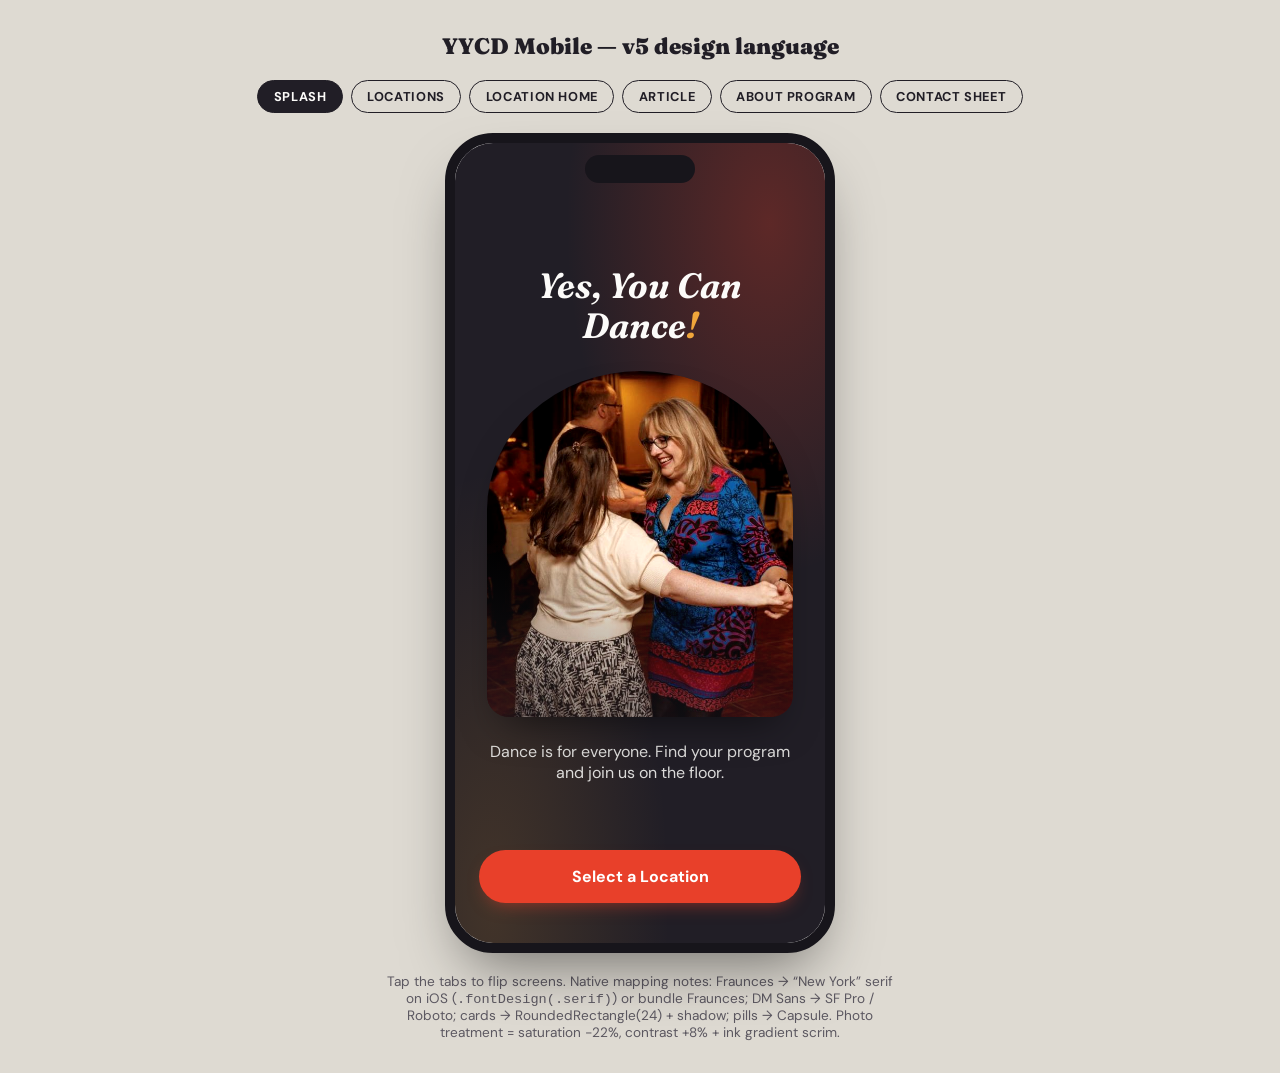
==== ds location manager 2/docs/mockups/yycd-mobile-ui-mock-v2.html @ 139eaf57 "updates to site theme, mobile app doc" ====
<!DOCTYPE html>
<html lang="en">
<head>
<meta charset="UTF-8">
<meta name="viewport" content="width=device-width, initial-scale=1.0">
<title>YYCD Mobile — UI mock (v5 design language)</title>
<link href="https://fonts.googleapis.com/css2?family=Fraunces:ital,opsz,wght@0,9..144,100..900;1,9..144,100..900&family=DM+Sans:ital,opsz,wght@0,9..40,400..700;1,9..40,400&display=swap" rel="stylesheet">
<style>
:root {
  --ink:#211E26; --ink-soft:#5C5861; --paper:#FCFBF9; --bone:#F1EFE9; --line:#E3E0D8;
  --accent:#E8402A; --accent-ink:#C33420; --gold:#F0A63B;
  --fd:'Fraunces', Georgia, serif; --fb:'DM Sans', sans-serif;
  --r:22px; --shadow:0 2px 4px rgba(33,30,38,.06), 0 14px 30px -14px rgba(33,30,38,.3);
}
* { margin:0; padding:0; box-sizing:border-box; }
body { font-family:var(--fb); background:#DEDAD2; color:var(--ink);
  min-height:100vh; display:flex; flex-direction:column; align-items:center; gap:1.25rem; padding:2rem 1rem; }
h1.page { font-family:var(--fd); font-weight:900; font-size:1.4rem; }
.note { font-size:.85rem; color:var(--ink-soft); max-width:520px; text-align:center; }

/* screen switcher */
.tabs { display:flex; gap:.5rem; flex-wrap:wrap; justify-content:center; }
.tabs button { font:700 .8rem var(--fb); letter-spacing:.05em; text-transform:uppercase;
  padding:.55em 1.2em; border-radius:999px; border:1px solid var(--ink); background:transparent; color:var(--ink); cursor:pointer; }
.tabs button.on { background:var(--ink); color:var(--paper); }

/* phone frame */
.phone { width:390px; height:820px; background:var(--paper); border-radius:48px;
  border:10px solid #17151B; box-shadow:0 30px 60px -20px rgba(0,0,0,.5); overflow:hidden; position:relative; }
.phone::before { content:""; position:absolute; top:12px; left:50%; transform:translateX(-50%);
  width:110px; height:28px; background:#17151B; border-radius:999px; z-index:60; }
.screen { position:absolute; inset:0; display:none; flex-direction:column; overflow-y:auto; }
.screen.on { display:flex; }

/* shared bits */
.statuspad { height:56px; flex-shrink:0; }
.appbar { display:flex; align-items:center; justify-content:space-between; padding:.5rem 1.25rem 0.75rem; }
.appbar .back { font-size:1.3rem; color:var(--ink); text-decoration:none; }
.appbar .title { font-family:var(--fd); font-weight:900; font-size:1.15rem; }
.appbar .action { width:38px; height:38px; border-radius:50%; background:var(--bone);
  display:grid; place-items:center; font-size:1rem; }
.eyebrow { font-size:.7rem; font-weight:700; letter-spacing:.16em; text-transform:uppercase; color:var(--accent); }
.pillbtn { display:block; text-align:center; font:700 1rem var(--fb); color:#fff; background:var(--accent);
  padding:1em; border-radius:999px; text-decoration:none; box-shadow:0 8px 18px -8px rgba(232,64,42,.6); }
.ph { position:relative; overflow:hidden; background:var(--ink); }
.ph img { width:100%; height:100%; object-fit:cover; filter:saturate(.78) contrast(1.08) brightness(1.05); display:block; }
.ph::after { content:""; position:absolute; inset:0; background:linear-gradient(190deg,transparent 55%,rgba(33,30,38,.55)); pointer-events:none; }
.badge { position:absolute; top:.75rem; left:.75rem; z-index:2; background:var(--paper); color:var(--ink);
  font-size:.62rem; font-weight:700; letter-spacing:.1em; text-transform:uppercase; padding:.35em .9em; border-radius:999px; }

/* ============ 1. SPLASH ============ */
.s-splash { background:
  radial-gradient(100% 80% at 85% 10%, rgba(232,64,42,.3), transparent 55%),
  radial-gradient(80% 90% at 10% 95%, rgba(240,166,59,.16), transparent 60%),
  var(--ink); color:var(--paper); }
.s-splash .inner { flex:1; display:flex; flex-direction:column; justify-content:center; gap:1.5rem; padding:2rem; }
.s-splash .script { font-family:var(--fd); font-style:italic; font-weight:650; font-size:2.2rem; line-height:1.15; text-align:center; }
.s-splash .script .bang { color:var(--gold); }
.s-splash .arch { aspect-ratio:3/3.4; border-radius:50% 50% var(--r) var(--r) / 40% 40% var(--r) var(--r);
  box-shadow:0 20px 40px -18px rgba(0,0,0,.6); }
.s-splash .tag { text-align:center; color:rgba(252,251,249,.85); font-size:1rem; max-width:30ch; margin-inline:auto; }
.s-splash .cta { margin:0 1.5rem 2.5rem; }

/* ============ 2. LOCATIONS ============ */
.s-loc .hd { padding:0 1.25rem 1rem; }
.s-loc h2 { font-family:var(--fd); font-weight:900; font-size:2rem; letter-spacing:-.02em; }
.s-loc .sub { color:var(--ink-soft); font-size:.9rem; margin-top:.25rem; }
.loc-search { margin:0 1.25rem 1rem; background:#fff; border:1px solid var(--line); border-radius:999px;
  padding:.7em 1.2em; color:var(--ink-soft); font-size:.9rem; }
.loc-list { display:flex; flex-direction:column; padding:0 1.25rem 2rem; background:#fff; margin:0 1.25rem 2rem;
  border-radius:var(--r); box-shadow:var(--shadow); padding:0.4rem 0; }
.loc-row { display:flex; align-items:center; gap:.9rem; padding:.85rem 1.1rem; text-decoration:none; color:var(--ink);
  border-bottom:1px solid var(--line); }
.loc-list .loc-row:last-child { border-bottom:none; }
.loc-row .thumb { width:44px; height:44px; border-radius:12px; background:var(--bone); border:1px solid var(--line);
  display:grid; place-items:center; overflow:hidden; flex-shrink:0; }
.loc-row .thumb img { width:100%; height:100%; object-fit:cover; }
.loc-row .txt { flex:1; min-width:0; }
.loc-row .name { font-family:var(--fd); font-weight:700; font-size:1.05rem; line-height:1.15; }
.loc-row .st { font-size:.72rem; font-weight:700; letter-spacing:.1em; text-transform:uppercase; color:var(--ink-soft); }
.loc-row .chev { color:var(--accent); font-weight:700; font-size:1.1rem; }

/* ============ 3. LOCATION HOME ============ */
.quick-row { display:grid; grid-template-columns:repeat(4,1fr); gap:.6rem; padding:0 1.25rem 1.25rem; }
.quick { display:flex; flex-direction:column; align-items:center; gap:.35rem; text-decoration:none; color:var(--ink); }
.quick .ico { width:52px; height:52px; border-radius:50%; background:var(--bone); display:grid; place-items:center;
  font-size:1.25rem; border:1px solid var(--line); }
.quick.hot .ico { background:var(--accent); color:#fff; border-color:var(--accent); }
.quick span { font-size:.68rem; font-weight:700; letter-spacing:.04em; }
.sec-label { padding:0 1.25rem .75rem; display:flex; align-items:baseline; justify-content:space-between; }
.sec-label h3 { font-family:var(--fd); font-weight:900; font-size:1.35rem; }
.sec-label a { font-size:.75rem; font-weight:700; color:var(--accent); text-decoration:none; }
.news-list { display:flex; flex-direction:column; gap:1rem; padding:0 1.25rem 2rem; }
.news-card { background:#fff; border-radius:var(--r); overflow:hidden; box-shadow:var(--shadow); text-decoration:none; color:inherit; }
.news-card .ph { aspect-ratio:16/8; }
.news-card .bd { padding:.9rem 1.1rem 1rem; }
.news-card .bd h4 { font-family:var(--fd); font-weight:700; font-size:1.1rem; line-height:1.2; }
.news-card .bd time { font-size:.75rem; color:var(--ink-soft); font-feature-settings:"onum"; }
.news-card.sticky-post { outline:2px solid var(--gold); outline-offset:-2px; }
.news-card.sticky-post .bd::before { content:"★ Pinned"; display:block; font-size:.65rem; font-weight:700;
  letter-spacing:.1em; text-transform:uppercase; color:var(--gold); margin-bottom:.2rem; }

.about-card { display:block; margin:0 1.25rem 1.5rem; padding:1rem 1.1rem; background:var(--bone);
  border-radius:var(--r); text-decoration:none; color:var(--ink); }
.about-card p { font-size:.85rem; color:var(--ink-soft); margin:.3rem 0 .4rem; line-height:1.5; }
.about-card b { font-size:.8rem; color:var(--accent); }

/* ============ 4. ARTICLE ============ */
.s-article .hero { aspect-ratio:16/10; }
.s-article .bd { padding:1.25rem 1.25rem 2.5rem; }
.s-article .bd .eyebrow { margin-bottom:.4rem; display:block; }
.s-article h2 { font-family:var(--fd); font-weight:900; font-size:1.7rem; line-height:1.1; letter-spacing:-.015em; margin-bottom:.35rem; }
.s-article time { font-size:.8rem; color:var(--ink-soft); font-feature-settings:"onum"; }
.s-article .content { margin-top:1rem; line-height:1.65; color:var(--ink); font-size:.95rem; }
.s-article .content p { margin-bottom:.9em; }

/* ============ 5. CONTACT SHEET ============ */
.s-contact { background:rgba(33,30,38,.45); justify-content:flex-end; }
.sheet { background:var(--paper); border-radius:28px 28px 0 0; padding:1rem 1.25rem 2.25rem;
  box-shadow:0 -12px 40px rgba(0,0,0,.3); }
.sheet .grab { width:44px; height:5px; border-radius:999px; background:var(--line); margin:0 auto 1rem; }
.sheet h3 { font-family:var(--fd); font-weight:900; font-size:1.4rem; }
.sheet h3 em { font-style:italic; font-weight:600; color:var(--accent); }
.sheet .sub { color:var(--ink-soft); font-size:.85rem; margin:.25rem 0 1.25rem; }
.action-grid { display:grid; grid-template-columns:1fr 1fr; gap:.75rem; }
.action { display:flex; align-items:center; gap:.7rem; background:#fff; border:1px solid var(--line);
  border-radius:16px; padding:.85rem 1rem; text-decoration:none; color:var(--ink); box-shadow:var(--shadow); }
.action .ico { width:38px; height:38px; border-radius:50%; background:var(--bone); display:grid; place-items:center; flex-shrink:0; }
.action.hot { background:var(--accent); border-color:var(--accent); color:#fff; }
.action.hot .ico { background:rgba(255,255,255,.18); }
.action b { display:block; font-size:.85rem; }
.action span { font-size:.7rem; opacity:.75; }
.sheet .addr { margin-top:1.25rem; padding-top:1rem; border-top:1px solid var(--line); }
.sheet .addr .eyebrow { display:block; margin-bottom:.3rem; }
.sheet .addr p { font-size:.9rem; color:var(--ink-soft); font-style:normal; }
</style>
</head>
<body>

<h1 class="page">YYCD Mobile — v5 design language</h1>
<div class="tabs">
  <button class="on" data-s="splash">Splash</button>
  <button data-s="loc">Locations</button>
  <button data-s="home">Location Home</button>
  <button data-s="article">Article</button>
  <button data-s="about">About Program</button>
  <button data-s="contact">Contact Sheet</button>
</div>

<div class="phone">

  <!-- SPLASH -->
  <div class="screen s-splash on" id="splash">
    <div class="statuspad"></div>
    <div class="inner">
      <div class="script">Yes, You Can Dance<span class="bang">!</span></div>
      <div class="arch ph"><img src="[data-uri]" alt=""></div>
      <p class="tag">Dance is for everyone. Find your program and join us on the floor.</p>
    </div>
    <a class="pillbtn cta" href="#">Select a Location</a>
  </div>

  <!-- LOCATIONS -->
  <div class="screen s-loc" id="loc">
    <div class="statuspad"></div>
    <div class="hd">
      <span class="eyebrow">Find a program</span>
      <h2>Choose your location</h2>
      <p class="sub">We're proud to serve communities across the country.</p>
    </div>
    <div class="loc-search">🔍 Search locations…</div>
    <div class="loc-list">
      <a class="loc-row" href="#"><span class="thumb"><img src="[data-uri]" alt=""></span><span class="txt"><span class="st">Florida</span><div class="name">Jupiter, FL</div></span><span class="chev">›</span></a>
      <a class="loc-row" href="#"><span class="thumb"><img src="[data-uri]" alt=""></span><span class="txt"><span class="st">Ohio</span><div class="name">La Danse Cleveland</div></span><span class="chev">›</span></a>
      <a class="loc-row" href="#"><span class="thumb"><img src="[data-uri]" alt=""></span><span class="txt"><span class="st">Georgia</span><div class="name">Atlanta Dance Co</div></span><span class="chev">›</span></a>
      <a class="loc-row" href="#"><span class="thumb">💃</span><span class="txt"><span class="st">Pennsylvania</span><div class="name">Pittsburgh</div></span><span class="chev">›</span></a>
      <a class="loc-row" href="#"><span class="thumb">💃</span><span class="txt"><span class="st">Texas</span><div class="name">Austin Ballroom</div></span><span class="chev">›</span></a>
      <a class="loc-row" href="#"><span class="thumb">💃</span><span class="txt"><span class="st">California</span><div class="name">San Diego</div></span><span class="chev">›</span></a>
      <a class="loc-row" href="#"><span class="thumb">💃</span><span class="txt"><span class="st">Illinois</span><div class="name">Chicago North</div></span><span class="chev">›</span></a>
    </div>
  </div>

  <!-- LOCATION HOME -->
  <div class="screen" id="home">
    <div class="statuspad"></div>
    <div class="appbar">
      <a class="back" href="#">‹</a>
      <span class="title">Cleveland</span>
      <span class="action">☰</span>
    </div>
    <div class="quick-row">
      <a class="quick hot" href="#"><span class="ico">✆</span><span>Call</span></a>
      <a class="quick" href="#"><span class="ico">✉</span><span>Text</span></a>
      <a class="quick" href="#"><span class="ico">@</span><span>Email</span></a>
      <a class="quick" href="#"><span class="ico">➤</span><span>Directions</span></a>
    </div>
    <a class="about-card" href="#" onclick="showScreen('about');return false;">
      <span class="eyebrow">About our program</span>
      <p>Community dance program for individuals aged 18 and older with intellectual or developmental disabilities…</p>
      <b>Read more →</b>
    </a>
    <div class="sec-label"><h3>Latest News</h3><a href="#">All posts →</a></div>
    <div class="news-list">
      <a class="news-card sticky-post" href="#">
        <div class="ph"><span class="badge">Cleveland</span><img src="[data-uri]" alt=""></div>
        <div class="bd"><h4>Spring 2026 sessions announced</h4><time>March 2, 2026</time></div>
      </a>
      <a class="news-card" href="#">
        <div class="ph"><span class="badge">Cleveland</span><img src="[data-uri]" alt=""></div>
        <div class="bd"><h4>Meet our new dance mentors</h4><time>February 14, 2026</time></div>
      </a>
      <a class="news-card" href="#">
        <div class="ph"><span class="badge">Cleveland</span><img src="[data-uri]" alt=""></div>
        <div class="bd"><h4>Session I recap: every victory, big and small</h4><time>January 28, 2026</time></div>
      </a>
    </div>
  </div>

  <!-- ARTICLE -->
  <div class="screen s-article" id="article">
    <div class="statuspad"></div>
    <div class="appbar">
      <a class="back" href="#">‹</a>
      <span class="title"></span>
      <span class="action">⇪</span>
    </div>
    <div class="ph hero"><img src="[data-uri]" alt=""></div>
    <div class="bd">
      <span class="eyebrow">Cleveland</span>
      <h2>Spring 2026 sessions announced</h2>
      <time>March 2, 2026</time>
      <div class="content">
        <p>Enjoy the fun of moving to music in a lively, energetic learning environment under the guidance of trained dance mentors.</p>
        <p>Session I: March 29, April 12, 19, 26 at 2:00 pm. Session II: May 17, 24, 31, June 7 at 2:00 pm.</p>
        <p>Do you know someone who would benefit from this class? Do you want to share your love of dance as a mentor? Reach out — we'd love to hear from you.</p>
      </div>
    </div>
  </div>

  <!-- ABOUT PROGRAM -->
  <div class="screen s-article" id="about">
    <div class="statuspad"></div>
    <div class="appbar">
      <a class="back" href="#" onclick="showScreen('home');return false;">‹</a>
      <span class="title">Cleveland</span>
      <span class="action"></span>
    </div>
    <div class="bd" style="padding:0.5rem 1.25rem 2.5rem">
      <span class="eyebrow">Northeast Ohio</span>
      <h2>About Our YYCD Program</h2>
      <div class="content">
        <p>La Danse Cleveland's Community Outreach — a community dance program for individuals aged 18 and older with intellectual or developmental disabilities.</p>
        <p>Enjoy the fun of moving to music in a lively, energetic learning environment under the guidance of trained dance mentors. Dancing is the hidden language of the soul, and we're committed to enhancing the physical and emotional well-being of individuals through social dance experiences.</p>
        <p><strong>Spring 2026</strong><br>Session I: March 29, April 12, 19, 26 at 2:00 pm<br>Session II: May 17, 24, 31, June 7 at 2:00 pm</p>
        <p>Do you know someone who would benefit from this class? Do you want to share your love of dance as a mentor?</p>
      </div>
      <a class="pillbtn" style="margin-top:1.25rem" href="#" onclick="showScreen('contact');return false;">Contact Us</a>
    </div>
  </div>

  <!-- CONTACT SHEET -->
  <div class="screen s-contact" id="contact">
    <div class="sheet">
      <div class="grab"></div>
      <h3><em>Contact</em> La Danse Cleveland</h3>
      <p class="sub">Come dance with us — we'd love to hear from you.</p>
      <div class="action-grid">
        <a class="action hot" href="#"><span class="ico">✆</span><span><b>Call</b><span>440-227-9159</span></span></a>
        <a class="action" href="#"><span class="ico">✉</span><span><b>Text</b><span>440-227-9159</span></span></a>
        <a class="action" href="#"><span class="ico">@</span><span><b>Email</b><span>Fred Discenzo</span></span></a>
        <a class="action" href="#"><span class="ico">➤</span><span><b>Directions</b><span>Apple / Google Maps</span></span></a>
      </div>
      <div class="addr">
        <span class="eyebrow">Find us</span>
        <p>23366 Commerce Park, Suite #111<br>Beachwood, Ohio 44122</p>
      </div>
    </div>
  </div>

</div>

<p class="note">Tap the tabs to flip screens. Native mapping notes: Fraunces → “New York” serif on iOS (<code>.fontDesign(.serif)</code>) or bundle Fraunces; DM Sans → SF Pro / Roboto; cards → RoundedRectangle(24) + shadow; pills → Capsule. Photo treatment = saturation −22%, contrast +8% + ink gradient scrim.</p>

<script>
function showScreen(id) {
  document.querySelectorAll('.tabs button').forEach(x => x.classList.toggle('on', x.dataset.s === id));
  document.querySelectorAll('.screen').forEach(x => x.classList.toggle('on', x.id === id));
}
document.querySelectorAll('.tabs button').forEach(b => b.addEventListener('click', () => showScreen(b.dataset.s)));
</script>
</body>
</html>
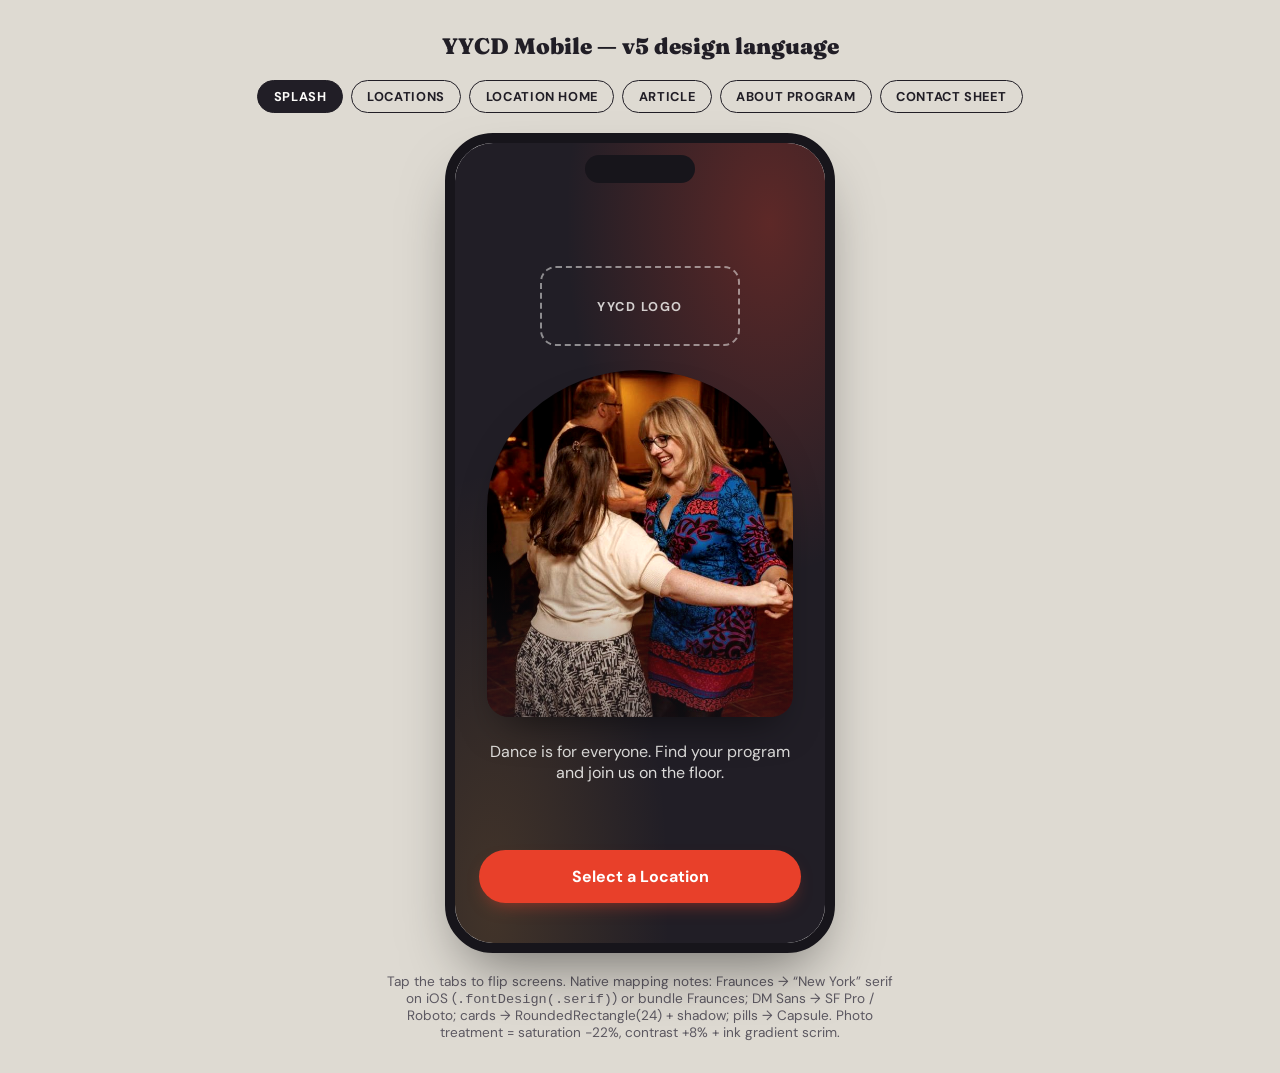
==== commit 98eb1ba2: "app doc and page template for page.php" ====
--- a/ds location manager 2/docs/mockups/yycd-mobile-ui-mock-v2.html
+++ b/ds location manager 2/docs/mockups/yycd-mobile-ui-mock-v2.html
@@ -54,8 +54,11 @@
   radial-gradient(80% 90% at 10% 95%, rgba(240,166,59,.16), transparent 60%),
   var(--ink); color:var(--paper); }
 .s-splash .inner { flex:1; display:flex; flex-direction:column; justify-content:center; gap:1.5rem; padding:2rem; }
-.s-splash .script { font-family:var(--fd); font-style:italic; font-weight:650; font-size:2.2rem; line-height:1.15; text-align:center; }
-.s-splash .script .bang { color:var(--gold); }
+/* Sketch change: app logo replaces the text title. Placeholder box until the
+   logo asset lands — app pulls this from the WP App Settings splash content. */
+.s-splash .logo { width:200px; margin-inline:auto; aspect-ratio:5/2; border-radius:16px;
+  border:2px dashed rgba(252,251,249,.5); display:grid; place-items:center;
+  font:700 .8rem var(--fb); letter-spacing:.12em; text-transform:uppercase; color:rgba(252,251,249,.8); }
 .s-splash .arch { aspect-ratio:3/3.4; border-radius:50% 50% var(--r) var(--r) / 40% 40% var(--r) var(--r);
   box-shadow:0 20px 40px -18px rgba(0,0,0,.6); }
 .s-splash .tag { text-align:center; color:rgba(252,251,249,.85); font-size:1rem; max-width:30ch; margin-inline:auto; }
@@ -65,8 +68,6 @@
 .s-loc .hd { padding:0 1.25rem 1rem; }
 .s-loc h2 { font-family:var(--fd); font-weight:900; font-size:2rem; letter-spacing:-.02em; }
 .s-loc .sub { color:var(--ink-soft); font-size:.9rem; margin-top:.25rem; }
-.loc-search { margin:0 1.25rem 1rem; background:#fff; border:1px solid var(--line); border-radius:999px;
-  padding:.7em 1.2em; color:var(--ink-soft); font-size:.9rem; }
 .loc-list { display:flex; flex-direction:column; padding:0 1.25rem 2rem; background:#fff; margin:0 1.25rem 2rem;
   border-radius:var(--r); box-shadow:var(--shadow); padding:0.4rem 0; }
 .loc-row { display:flex; align-items:center; gap:.9rem; padding:.85rem 1.1rem; text-decoration:none; color:var(--ink);
@@ -81,12 +82,6 @@
 .loc-row .chev { color:var(--accent); font-weight:700; font-size:1.1rem; }
 
 /* ============ 3. LOCATION HOME ============ */
-.quick-row { display:grid; grid-template-columns:repeat(4,1fr); gap:.6rem; padding:0 1.25rem 1.25rem; }
-.quick { display:flex; flex-direction:column; align-items:center; gap:.35rem; text-decoration:none; color:var(--ink); }
-.quick .ico { width:52px; height:52px; border-radius:50%; background:var(--bone); display:grid; place-items:center;
-  font-size:1.25rem; border:1px solid var(--line); }
-.quick.hot .ico { background:var(--accent); color:#fff; border-color:var(--accent); }
-.quick span { font-size:.68rem; font-weight:700; letter-spacing:.04em; }
 .sec-label { padding:0 1.25rem .75rem; display:flex; align-items:baseline; justify-content:space-between; }
 .sec-label h3 { font-family:var(--fd); font-weight:900; font-size:1.35rem; }
 .sec-label a { font-size:.75rem; font-weight:700; color:var(--accent); text-decoration:none; }
@@ -133,6 +128,14 @@
 .sheet .addr { margin-top:1.25rem; padding-top:1rem; border-top:1px solid var(--line); }
 .sheet .addr .eyebrow { display:block; margin-bottom:.3rem; }
 .sheet .addr p { font-size:.9rem; color:var(--ink-soft); font-style:normal; }
+
+/* About screen: flyer/website links + bottom-stuck Contact Us */
+.about-links { display:flex; flex-direction:column; gap:.6rem; margin-top:1.25rem; }
+.ghostbtn { display:block; text-align:center; font:700 .95rem var(--fb); color:var(--ink);
+  background:#fff; border:1px solid var(--ink); padding:.9em; border-radius:999px; text-decoration:none; }
+.stickybar { position:sticky; bottom:0; margin-top:auto; padding:1rem 1.25rem 1.5rem;
+  background:linear-gradient(180deg, transparent, var(--paper) 35%); }
+.stickybar .pillbtn { margin:0; }
 </style>
 </head>
 <body>
@@ -153,7 +156,7 @@
   <div class="screen s-splash on" id="splash">
     <div class="statuspad"></div>
     <div class="inner">
-      <div class="script">Yes, You Can Dance<span class="bang">!</span></div>
+      <div class="logo">YYCD Logo</div>
       <div class="arch ph"><img src="[data-uri]" alt=""></div>
       <p class="tag">Dance is for everyone. Find your program and join us on the floor.</p>
     </div>
@@ -168,15 +171,14 @@
       <h2>Choose your location</h2>
       <p class="sub">We're proud to serve communities across the country.</p>
     </div>
-    <div class="loc-search">🔍 Search locations…</div>
     <div class="loc-list">
-      <a class="loc-row" href="#"><span class="thumb"><img src="[data-uri]" alt=""></span><span class="txt"><span class="st">Florida</span><div class="name">Jupiter, FL</div></span><span class="chev">›</span></a>
-      <a class="loc-row" href="#"><span class="thumb"><img src="[data-uri]